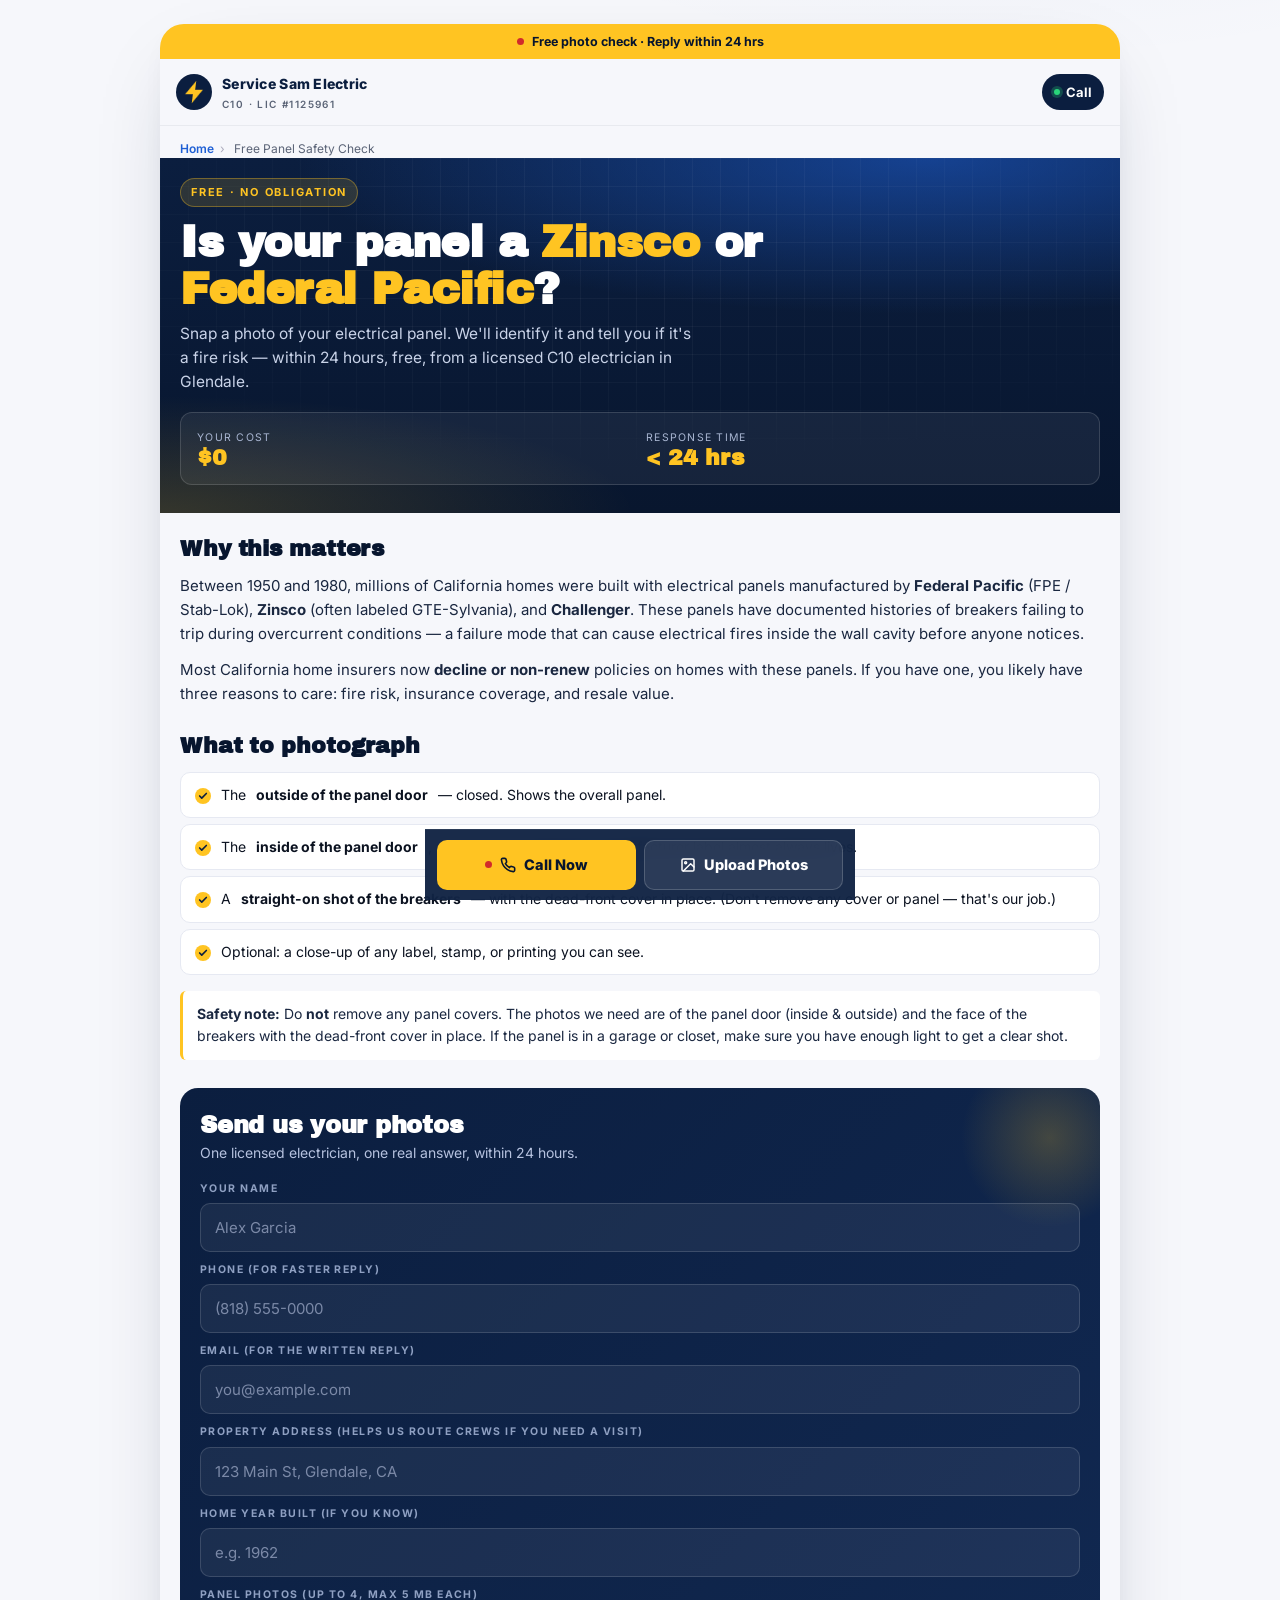
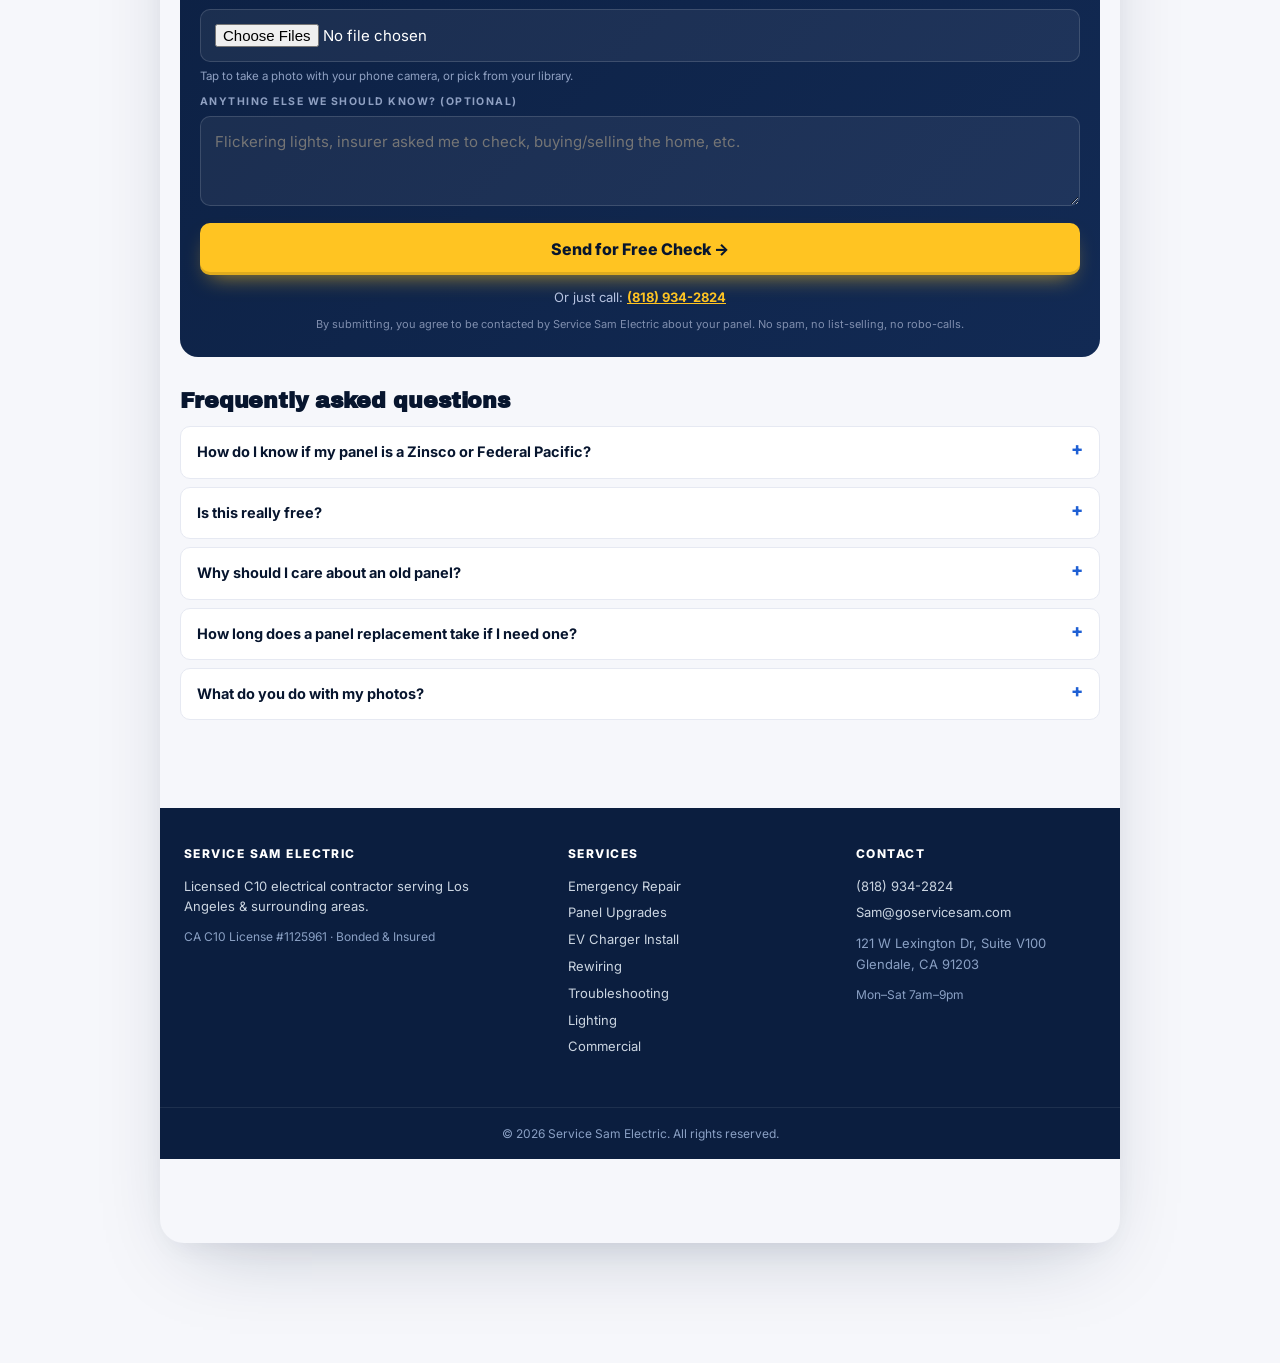
==== safety-check.html @ 1e731806 "Add files via upload" ====
<!DOCTYPE html>
<html lang="en">
<head>
<meta charset="utf-8">
<meta name="viewport" content="width=device-width, initial-scale=1, viewport-fit=cover">
<title>Free Panel Safety Check — Zinsco &amp; Federal Pacific Identification | Service Sam Electric</title>
<meta name="description" content="Upload a photo of your electrical panel. We'll identify Zinsco, Federal Pacific, or Challenger panels and reply within 24 hours — free. Licensed C10 in Los Angeles.">
<meta name="theme-color" content="#0B1E3F">
<link rel="canonical" href="https://goservicesam.com/safety-check">

<meta property="og:title" content="Free Panel Safety Check — Zinsco &amp; FPE Identification">
<meta property="og:description" content="Is your electrical panel a fire risk? Upload a photo, we'll tell you within 24 hours. Free. Licensed C10 in Los Angeles.">
<meta property="og:type" content="website">
<meta property="og:url" content="https://goservicesam.com/safety-check">
<meta property="og:image" content="https://goservicesam.com/assets/og-image.png">
<meta property="og:site_name" content="Service Sam Electric">
<meta name="twitter:card" content="summary_large_image">
<meta name="twitter:title" content="Free Panel Safety Check">
<meta name="twitter:description" content="Upload a photo of your electrical panel. Free Zinsco/FPE identification within 24 hours.">
<meta name="twitter:image" content="https://goservicesam.com/assets/og-image.png">

<link rel="icon" type="image/svg+xml" href="/assets/favicon.svg">
<link rel="apple-touch-icon" href="/assets/apple-touch-icon.png">

<link rel="preconnect" href="https://fonts.googleapis.com">
<link rel="preconnect" href="https://fonts.gstatic.com" crossorigin>
<link rel="stylesheet" href="https://fonts.googleapis.com/css2?family=Archivo+Black&family=Inter:wght@400;500;600;700;800;900&display=swap">
<link rel="stylesheet" href="/assets/site.css">

<!-- Service schema for the Safety Check offering -->
<script type="application/ld+json">
{
  "@context":"https://schema.org",
  "@type":"Service",
  "serviceType":"Electrical Panel Safety Inspection",
  "name":"Free Panel Safety Check — Photo Identification",
  "description":"Free photo-based identification of Zinsco, Federal Pacific (FPE), and Challenger electrical panels. Response within 24 hours by a licensed C10 contractor.",
  "provider":{"@id":"https://goservicesam.com/#business"},
  "areaServed":[
    {"@type":"City","name":"Los Angeles"},
    {"@type":"City","name":"Glendale"},
    {"@type":"City","name":"Burbank"},
    {"@type":"City","name":"Pasadena"},
    {"@type":"City","name":"North Hollywood"},
    {"@type":"City","name":"Van Nuys"},
    {"@type":"City","name":"Studio City"},
    {"@type":"City","name":"Sherman Oaks"}
  ],
  "url":"https://goservicesam.com/safety-check",
  "offers":{
    "@type":"Offer",
    "price":"0",
    "priceCurrency":"USD",
    "availability":"https://schema.org/InStock"
  }
}
</script>

<script type="application/ld+json">
{
  "@context":"https://schema.org",
  "@type":"BreadcrumbList",
  "itemListElement":[
    {"@type":"ListItem","position":1,"name":"Home","item":"https://goservicesam.com/"},
    {"@type":"ListItem","position":2,"name":"Free Panel Safety Check","item":"https://goservicesam.com/safety-check"}
  ]
}
</script>

<script type="application/ld+json">
{
  "@context":"https://schema.org",
  "@type":"FAQPage",
  "mainEntity":[
    {"@type":"Question","name":"How do I know if my panel is a Zinsco or Federal Pacific?",
     "acceptedAnswer":{"@type":"Answer","text":"The manufacturer name is almost always printed on the inside of the panel door, on a label near the main breaker, or stamped on the metal near the top of the panel. Zinsco panels often say 'Zinsco' or 'GTE-Sylvania' with colorful breaker handles (red, yellow, blue). Federal Pacific panels are labeled 'FPE' or 'Stab-Lok' and have thin plastic breakers. If you're not sure, send us a photo — we'll tell you within 24 hours."}},
    {"@type":"Question","name":"Is this really free?",
     "acceptedAnswer":{"@type":"Answer","text":"Yes. Sending a photo and getting an identification from our licensed electrician costs nothing. If we find that you have a panel we'd recommend replacing, we'll send you a no-obligation quote. You're not on the hook for anything."}},
    {"@type":"Question","name":"Why should I care about an old panel?",
     "acceptedAnswer":{"@type":"Answer","text":"Federal Pacific and Zinsco panels were manufactured between roughly 1950 and 1980. Both have documented histories of breakers failing to trip during overcurrent conditions, which can cause electrical fires. Most California home insurers now decline to write or renew policies on homes with these panels. Replacing a known-defective panel reduces fire risk and keeps your insurance policy intact."}},
    {"@type":"Question","name":"How long does a panel replacement take?",
     "acceptedAnswer":{"@type":"Answer","text":"A typical 100A → 200A residential panel swap is completed in one business day. The power is off for about 4–6 hours during the swap. Permit pulling and city inspection are included."}}
  ]
}
</script>
</head>
<body>
<div class="phone">

  <div class="alert">
    <span class="live"></span>
    <span>Free photo check · Reply within 24 hrs</span>
  </div>

  <header class="topbar">
    <a href="/" class="brand" aria-label="Service Sam Electric home">
      <img src="/assets/apple-touch-icon.png" alt="" width="36" height="36">
      <div>
        <span>Service Sam Electric</span>
        <small>C10 · LIC #1125961</small>
      </div>
    </a>
    <a href="tel:+18189342824" class="call" aria-label="Call Service Sam Electric">
      <span class="dot"></span>
      Call
    </a>
  </header>

  <nav class="crumbs" aria-label="Breadcrumb">
    <a href="/">Home</a><span>›</span>
    Free Panel Safety Check
  </nav>

  <section class="svc-hero">
    <span class="eyebrow">Free · No Obligation</span>
    <h1>Is your panel a <span style="color:var(--yellow)">Zinsco</span> or <span style="color:var(--yellow)">Federal&nbsp;Pacific</span>?</h1>
    <p class="lede">Snap a photo of your electrical panel. We'll identify it and tell you if it's a fire risk — within 24 hours, free, from a licensed C10 electrician in Glendale.</p>
    <div class="priceband">
      <div><small>Your cost</small><b>$0</b></div>
      <div><small>Response time</small><b>&lt; 24 hrs</b></div>
    </div>
  </section>

  <section class="svc-body">
    <h2>Why this matters</h2>
    <p>Between 1950 and 1980, millions of California homes were built with electrical panels manufactured by <b>Federal Pacific</b> (FPE / Stab-Lok), <b>Zinsco</b> (often labeled GTE-Sylvania), and <b>Challenger</b>. These panels have documented histories of breakers failing to trip during overcurrent conditions — a failure mode that can cause electrical fires inside the wall cavity before anyone notices.</p>
    <p>Most California home insurers now <b>decline or non-renew</b> policies on homes with these panels. If you have one, you likely have three reasons to care: fire risk, insurance coverage, and resale value.</p>

    <h2>What to photograph</h2>
    <ul class="checks">
      <li>The <b>outside of the panel door</b> — closed. Shows the overall panel.</li>
      <li>The <b>inside of the panel door</b>, open — this is where the manufacturer label almost always lives.</li>
      <li>A <b>straight-on shot of the breakers</b> — with the dead-front cover in place. (Don't remove any cover or panel — that's our job.)</li>
      <li>Optional: a close-up of any label, stamp, or printing you can see.</li>
    </ul>
    <p style="background:#fff;border-left:3px solid var(--yellow);padding:12px 14px;border-radius:6px;font-size:14px;margin:14px 0 20px">
      <b>Safety note:</b> Do <b>not</b> remove any panel covers. The photos we need are of the panel door (inside &amp; outside) and the face of the breakers with the dead-front cover in place. If the panel is in a garage or closet, make sure you have enough light to get a clear shot.
    </p>

    <!-- ================== UPLOAD FORM ================== -->
    <div class="cta-block" id="form-wrap">
      <h2>Send us your photos</h2>
      <p>One licensed electrician, one real answer, within 24 hours.</p>

      <form id="safetyForm" enctype="multipart/form-data" onsubmit="return submitSafetyCheck(event)">
        <!-- Web3Forms config -->
        <input type="hidden" name="access_key" value="11ac3944-7c91-4632-9b00-2c6071c85345">
        <input type="hidden" name="subject" value="New Safety Check submission from goservicesam.com">
        <input type="hidden" name="from_name" value="Service Sam · Safety Check">
        <input type="hidden" name="redirect" value="false">
        <input type="hidden" name="source" value="safety-check">
        <!-- honeypot -->
        <input type="checkbox" name="botcheck" style="display:none" tabindex="-1" autocomplete="off">

        <div class="field">
          <label for="sf-name">Your name</label>
          <input id="sf-name" type="text" name="name" placeholder="Alex Garcia" required>
        </div>

        <div class="field">
          <label for="sf-phone">Phone (for faster reply)</label>
          <input id="sf-phone" type="tel" name="phone" placeholder="(818) 555-0000" required>
        </div>

        <div class="field">
          <label for="sf-email">Email (for the written reply)</label>
          <input id="sf-email" type="email" name="email" placeholder="you@example.com" required>
        </div>

        <div class="field">
          <label for="sf-address">Property address (helps us route crews if you need a visit)</label>
          <input id="sf-address" type="text" name="property_address" placeholder="123 Main St, Glendale, CA">
        </div>

        <div class="field">
          <label for="sf-year">Home year built (if you know)</label>
          <input id="sf-year" type="text" name="year_built" placeholder="e.g. 1962" inputmode="numeric">
        </div>

        <div class="field">
          <label for="sf-photos">Panel photos (up to 4, max 5 MB each)</label>
          <input id="sf-photos" type="file" name="panel_photos[]" accept="image/*" multiple capture="environment" required>
          <small id="sf-filehint" style="display:block;margin-top:6px;color:#8fa0c2;font-size:11.5px;line-height:1.4">
            Tap to take a photo with your phone camera, or pick from your library.
          </small>
        </div>

        <div class="field">
          <label for="sf-notes">Anything else we should know? (optional)</label>
          <textarea id="sf-notes" name="notes" placeholder="Flickering lights, insurer asked me to check, buying/selling the home, etc."></textarea>
        </div>

        <button class="btn-submit" type="submit">Send for Free Check →</button>

        <div class="fallback-call" style="text-align:center;margin-top:12px;font-size:13px;color:#b6c2df">
          Or just call: <a href="tel:+18189342824" style="color:var(--yellow);font-weight:700">(818) 934-2824</a>
        </div>
        <div class="agree">By submitting, you agree to be contacted by Service Sam Electric about your panel. No spam, no list-selling, no robo-calls.</div>
      </form>

      <!-- success state -->
      <div id="safetySuccess" style="display:none;text-align:center;padding:24px 8px">
        <div style="width:56px;height:56px;border-radius:50%;background:var(--yellow);color:var(--navy-ink);display:flex;align-items:center;justify-content:center;margin:0 auto 14px">
          <svg viewBox="0 0 24 24" width="28" height="28" fill="none" stroke="currentColor" stroke-width="3" stroke-linecap="round" stroke-linejoin="round"><polyline points="20 6 9 17 4 12"/></svg>
        </div>
        <h3 style="font-family:'Archivo Black';color:#fff;margin:0 0 8px">Got your photos.</h3>
        <p style="color:#b6c2df;margin:0">We'll reply by email within 24 hours. If it looks like an FPE, Zinsco, or Challenger, Sam will call you directly.</p>
      </div>
    </div>

    <h2 style="margin-top:32px">Frequently asked questions</h2>
    <div class="faq">
      <details>
        <summary>How do I know if my panel is a Zinsco or Federal Pacific?</summary>
        <div>The manufacturer name is almost always printed on the inside of the panel door, on a label near the main breaker, or stamped on the metal near the top. Zinsco panels often say "Zinsco" or "GTE-Sylvania" with colorful breaker handles (red, yellow, blue). Federal Pacific panels are labeled "FPE" or "Stab-Lok" and have thin plastic breakers. If you're not sure, send us a photo — we'll tell you within 24 hours.</div>
      </details>
      <details>
        <summary>Is this really free?</summary>
        <div>Yes. Sending a photo and getting an identification from our licensed electrician costs nothing. If we find that you have a panel we'd recommend replacing, we'll send you a no-obligation quote. You're not on the hook for anything.</div>
      </details>
      <details>
        <summary>Why should I care about an old panel?</summary>
        <div>Federal Pacific and Zinsco panels were manufactured between roughly 1950 and 1980. Both have documented histories of breakers failing to trip during overcurrent conditions, which can cause electrical fires. Most California home insurers now decline to write or renew policies on homes with these panels. Replacing a known-defective panel reduces fire risk and keeps your insurance policy intact.</div>
      </details>
      <details>
        <summary>How long does a panel replacement take if I need one?</summary>
        <div>A typical 100A → 200A residential panel swap is completed in one business day. The power is off for about 4–6 hours during the swap. Permit pulling and city inspection are included. Starting from $1,850.</div>
      </details>
      <details>
        <summary>What do you do with my photos?</summary>
        <div>They come straight to Sam's email inbox. We use them only to identify your panel and prepare a reply. We don't share them, sell them, or post them anywhere. If you'd like them deleted after our reply, just ask.</div>
      </details>
    </div>
  </section>

  <footer class="site-footer">
    <div class="footer-inner">
      <div class="footer-grid">
        <div class="footer-col">
          <h4>Service Sam Electric</h4>
          <p style="margin:0 0 10px">Licensed C10 electrical contractor serving Los Angeles &amp; surrounding areas.</p>
          <p style="margin:0;color:#8aa0c4;font-size:12px">CA C10 License #1125961 · Bonded &amp; Insured</p>
        </div>
        <div class="footer-col">
          <h4>Services</h4>
          <a href="/services/emergency-electrical">Emergency Repair</a>
          <a href="/services/panel-upgrade">Panel Upgrades</a>
          <a href="/services/ev-charger-installation">EV Charger Install</a>
          <a href="/services/whole-home-rewiring">Rewiring</a>
          <a href="/services/troubleshooting">Troubleshooting</a>
          <a href="/services/lighting-installation">Lighting</a>
          <a href="/services/commercial-electrical">Commercial</a>
        </div>
        <div class="footer-col">
          <h4>Contact</h4>
          <a href="tel:+18189342824">(818) 934-2824</a>
          <a href="mailto:Sam@goservicesam.com">Sam@goservicesam.com</a>
          <p style="margin:10px 0 0;color:#8aa0c4">121 W Lexington Dr, Suite V100<br>Glendale, CA 91203</p>
          <p style="margin:10px 0 0;color:#8aa0c4;font-size:12px">Mon–Sat 7am–9pm</p>
        </div>
      </div>
    </div>
    <div class="footer-legal">
      © <span id="y"></span> Service Sam Electric. All rights reserved.
    </div>
  </footer>

  <div class="sticky-cta">
    <a class="call-big" href="tel:+18189342824">
      <span class="pulse"></span>
      <svg viewBox="0 0 24 24" fill="none" stroke="currentColor" stroke-width="2.4" stroke-linecap="round" stroke-linejoin="round"><path d="M22 16.92v3a2 2 0 0 1-2.18 2 19.79 19.79 0 0 1-8.63-3.07 19.5 19.5 0 0 1-6-6 19.79 19.79 0 0 1-3.07-8.67A2 2 0 0 1 4.11 2h3a2 2 0 0 1 2 1.72 12.84 12.84 0 0 0 .7 2.81 2 2 0 0 1-.45 2.11L8.09 9.91a16 16 0 0 0 6 6l1.27-1.27a2 2 0 0 1 2.11-.45 12.84 12.84 0 0 0 2.81.7A2 2 0 0 1 22 16.92z"/></svg>
      Call Now
    </a>
    <a class="quote" href="#form-wrap" aria-label="Upload panel photos">
      <svg viewBox="0 0 24 24" fill="none" stroke="currentColor" stroke-width="2.2" stroke-linecap="round" stroke-linejoin="round"><rect x="3" y="3" width="18" height="18" rx="2" ry="2"/><circle cx="8.5" cy="8.5" r="1.5"/><polyline points="21 15 16 10 5 21"/></svg>
      Upload Photos
    </a>
  </div>

</div>

<script>
document.getElementById('y').textContent = new Date().getFullYear();

// Client-side file-size validation + helpful hint updates
(function(){
  var MAX_BYTES = 5 * 1024 * 1024; // 5MB per Web3Forms attachment limit
  var MAX_FILES = 4;
  var input = document.getElementById('sf-photos');
  var hint = document.getElementById('sf-filehint');
  if (!input) return;
  input.addEventListener('change', function(){
    var files = Array.from(input.files || []);
    if (!files.length) {
      hint.textContent = 'Tap to take a photo with your phone camera, or pick from your library.';
      hint.style.color = '#8fa0c2';
      return;
    }
    if (files.length > MAX_FILES) {
      hint.textContent = 'Please select at most ' + MAX_FILES + ' photos.';
      hint.style.color = '#ff9696';
      input.value = '';
      return;
    }
    var tooBig = files.filter(function(f){ return f.size > MAX_BYTES; });
    if (tooBig.length) {
      hint.textContent = 'One or more photos are larger than 5 MB. Please take a smaller photo or reduce quality.';
      hint.style.color = '#ff9696';
      return;
    }
    var totalKb = Math.round(files.reduce(function(a,f){return a+f.size;},0) / 1024);
    hint.textContent = files.length + ' photo(s) ready · ' + totalKb + ' KB total';
    hint.style.color = '#a9ffb7';
  });
})();

async function submitSafetyCheck(e) {
  e.preventDefault();
  var form = e.target;
  var btn = form.querySelector('.btn-submit');
  var originalText = btn.textContent;
  btn.disabled = true;
  btn.textContent = 'Sending…';

  try {
    var formData = new FormData(form);
    // Web3Forms accepts multipart/form-data directly at this endpoint.
    var res = await fetch('https://api.web3forms.com/submit', {
      method: 'POST',
      body: formData
    });
    var data = await res.json();
    if (data.success) {
      form.style.display = 'none';
      document.getElementById('safetySuccess').style.display = 'block';
      // Light telemetry — safe no-op if dataLayer / gtag absent
      if (typeof window.dataLayer !== 'undefined') {
        window.dataLayer.push({event: 'safety_check_submit'});
      }
    } else {
      throw new Error(data.message || 'Submission failed');
    }
  } catch (err) {
    btn.textContent = 'Something went wrong — please call (818) 934-2824';
    btn.style.background = '#e11d48';
    btn.style.color = '#fff';
    btn.disabled = false;
    setTimeout(function(){
      btn.textContent = originalText;
      btn.style.background = '';
      btn.style.color = '';
    }, 6000);
  }
  return false;
}
</script>
</body>
</html>
---- assets/site.css ----
/* =========================================================================
   Service Sam Electric — shared stylesheet for sub-pages
   Loaded by: /services/*.html, /safety-check.html
   Homepage (index.html) uses its own inline styles and does not load this.
   ========================================================================= */

:root{
  --navy:#0B1E3F; --navy-2:#122a54; --navy-ink:#07152e;
  --blue:#1E5FD4; --blue-2:#2f74ef;
  --yellow:#FFC422; --yellow-2:#ffb300;
  --bg:#F6F7FB; --card:#ffffff; --ink:#0b1220;
  --muted:#5b6477; --line:#e6e9f2;
  --shadow: 0 10px 30px -12px rgba(11,30,63,.18);
  --radius: 14px;
}
*{box-sizing:border-box}
html,body{margin:0;padding:0}
html{scroll-behavior:smooth}
body{
  font-family:'Inter',system-ui,-apple-system,sans-serif;
  color:var(--ink); background:var(--bg);
  -webkit-font-smoothing:antialiased;
  line-height:1.55; font-size:16px;
  padding-bottom:80px;
}
@media (min-width:768px){
  body{
    background:
      radial-gradient(1200px 600px at 80% -10%, rgba(30,95,212,.06), transparent 60%),
      radial-gradient(900px 500px at -10% 110%, rgba(255,196,34,.05), transparent 60%),
      var(--bg);
  }
}

.phone{
  max-width:430px; margin:0 auto; background:var(--bg);
  min-height:100vh; padding-bottom:84px;
  position:relative; overflow:hidden;
}
@media (min-width:768px){
  .phone{
    max-width:720px;
    box-shadow: 0 30px 80px -30px rgba(11,30,63,.25), 0 10px 30px -12px rgba(11,30,63,.08);
    border-radius:24px;
    overflow:hidden;
    margin:24px auto 40px;
    min-height:auto;
  }
}
@media (min-width:1100px){ .phone{max-width:960px} }

/* ============ TOP NAV ============ */
.alert{
  display:flex;align-items:center;gap:8px;
  background:var(--yellow);color:var(--navy-ink);
  padding:8px 16px;font-size:12.5px;font-weight:700;
  justify-content:center;
}
.alert .live{
  display:inline-block;width:7px;height:7px;border-radius:50%;background:#d12b2b;
  animation:blink 1.2s infinite;
}
@keyframes blink{50%{opacity:.3}}

.topbar{
  position:sticky;top:0;z-index:40;
  display:flex;align-items:center;justify-content:space-between;
  padding:12px 16px;
  background:rgba(246,247,251,.86);
  backdrop-filter: blur(10px);-webkit-backdrop-filter: blur(10px);
  border-bottom:1px solid rgba(11,30,63,.06);
}
.brand{display:flex;align-items:center;gap:10px;font-weight:800;color:var(--navy);text-decoration:none}
.brand img{width:36px;height:36px;display:block;border-radius:50%}
.brand span{font-size:14px;letter-spacing:.02em}
.brand small{display:block;font-size:10px;font-weight:600;color:var(--muted);letter-spacing:.14em;text-transform:uppercase;margin-top:1px}
.topbar .call{
  display:inline-flex;align-items:center;gap:6px;
  background:var(--navy);color:#fff;
  padding:8px 12px;border-radius:999px;
  font-weight:700;font-size:13px;text-decoration:none;
}
.topbar .call .dot{width:6px;height:6px;border-radius:50%;background:#29d57a;box-shadow:0 0 0 3px rgba(41,213,122,.25)}

/* ============ BREADCRUMBS ============ */
.crumbs{
  padding:14px 20px 0;
  font-size:12px;color:var(--muted);
}
.crumbs a{color:var(--blue);text-decoration:none;font-weight:600}
.crumbs a:hover{text-decoration:underline}
.crumbs span{margin:0 6px;color:#aab}

/* ============ SERVICE PAGE LAYOUT ============ */
.svc-hero{
  padding:20px 20px 28px;
  color:#fff;
  background:
    radial-gradient(120% 80% at 80% 0%, rgba(30,95,212,.55) 0%, transparent 55%),
    radial-gradient(90% 60% at 0% 100%, rgba(255,196,34,.18) 0%, transparent 55%),
    linear-gradient(180deg,#0B1E3F 0%, #08162e 100%);
  position:relative; overflow:hidden;
}
.svc-hero::before{
  content:"";position:absolute;inset:0;
  background-image:
    linear-gradient(rgba(255,255,255,.04) 1px, transparent 1px),
    linear-gradient(90deg, rgba(255,255,255,.04) 1px, transparent 1px);
  background-size:28px 28px;
  mask-image: radial-gradient(80% 70% at 50% 30%, #000 40%, transparent 85%);
  pointer-events:none;
}
.svc-hero > *{position:relative}
.svc-hero .eyebrow{
  display:inline-block;font-size:11px;letter-spacing:.16em;
  text-transform:uppercase;font-weight:700;color:var(--yellow);
  background:rgba(255,196,34,.14);border:1px solid rgba(255,196,34,.35);
  padding:5px 10px;border-radius:999px;margin-bottom:12px;
}
.svc-hero h1{
  font-family:'Archivo Black',Impact,sans-serif;
  font-size:34px;line-height:1.05;letter-spacing:-.01em;
  margin:0 0 10px;color:#fff;
}
@media (min-width:768px){ .svc-hero h1{font-size:44px} }
.svc-hero .lede{color:#c9d3e8;font-size:15.5px;margin:0 0 18px;max-width:52ch}

.priceband{
  display:flex;justify-content:space-between;align-items:center;gap:12px;
  background:rgba(255,255,255,.06);border:1px solid rgba(255,255,255,.14);
  padding:14px 16px;border-radius:12px;margin:16px 0 0;
}
.priceband > div{flex:1}
.priceband b{font-family:'Archivo Black';font-size:22px;color:var(--yellow);display:block;line-height:1.1}
.priceband small{display:block;font-size:10.5px;color:#a9b6d2;letter-spacing:.12em;text-transform:uppercase;margin-top:3px}

/* ============ CONTENT ============ */
.svc-body{padding:24px 20px 40px;background:var(--bg)}
.svc-body h2{
  font-family:'Archivo Black';font-size:22px;color:var(--navy-ink);
  margin:28px 0 12px;letter-spacing:-.005em;line-height:1.15;
}
.svc-body h2:first-child{margin-top:0}
.svc-body h3{
  font-family:'Archivo Black';font-size:18px;color:var(--navy-ink);
  margin:22px 0 10px;letter-spacing:-.005em;
}
.svc-body p{margin:0 0 12px;color:#1a2740;font-size:15px;line-height:1.6}
.svc-body .sec-lede{color:var(--muted);font-size:14.5px;margin-bottom:16px}

ul.checks{list-style:none;padding:0;margin:0 0 16px}
ul.checks li{
  display:flex;gap:10px;align-items:flex-start;
  padding:12px 14px;background:#fff;border:1px solid var(--line);
  border-radius:10px;margin-bottom:6px;font-size:14px;line-height:1.45;
}
ul.checks li::before{
  content:"";flex:0 0 16px;width:16px;height:16px;border-radius:50%;
  background:var(--yellow);
  background-image:url("data:image/svg+xml;utf8,<svg xmlns='http://www.w3.org/2000/svg' width='10' height='10' viewBox='0 0 24 24' fill='none' stroke='%230B1E3F' stroke-width='4' stroke-linecap='round' stroke-linejoin='round'><polyline points='20 6 9 17 4 12'/></svg>");
  background-size:10px 10px;background-repeat:no-repeat;background-position:center;
  margin-top:3px;
}

/* ============ FAQ ============ */
.faq{margin-top:10px}
.faq details{
  background:#fff;border:1px solid var(--line);
  border-radius:10px;margin-bottom:8px;
  padding:0;
}
.faq summary{
  padding:14px 16px;font-weight:700;font-size:14.5px;
  cursor:pointer;list-style:none;color:var(--navy-ink);
  display:flex;align-items:flex-start;justify-content:space-between;gap:12px;
}
.faq summary::-webkit-details-marker{display:none}
.faq summary::after{
  content:"+";color:var(--blue);font-weight:800;font-size:18px;line-height:1;
  flex-shrink:0;margin-top:-1px;
}
.faq details[open] summary::after{content:"–"}
.faq details > div{padding:0 16px 14px;font-size:14px;line-height:1.55;color:#1a2740}

/* ============ CTA BLOCK ============ */
.cta-block{
  background:linear-gradient(135deg,#0B1E3F,#122a54);
  color:#fff;border-radius:18px;padding:24px 20px;position:relative;overflow:hidden;
  margin-top:28px;
}
.cta-block::before{
  content:"";position:absolute;right:-40px;top:-40px;
  width:180px;height:180px;border-radius:50%;
  background:radial-gradient(circle,rgba(255,196,34,.22),transparent 70%);
}
.cta-block h2{font-family:'Archivo Black';color:#fff;font-size:24px;margin:0 0 4px;line-height:1.1;letter-spacing:-.01em}
.cta-block p{color:#b6c2df;font-size:14px;margin:0 0 16px}

.cta-three{display:flex;flex-direction:column;gap:10px;margin:4px 0;position:relative}
@media (min-width:768px){ .cta-three{flex-direction:row;gap:10px} .cta-three .btn{flex:1 1 0} }
.btn{
  display:inline-flex;align-items:center;justify-content:center;gap:8px;
  padding:15px 16px;border-radius:12px;
  font-weight:800;letter-spacing:.01em;font-size:15px;
  text-decoration:none;border:0;cursor:pointer;font-family:inherit;
  transition:transform .15s ease, box-shadow .15s ease;
}
.btn svg{width:18px;height:18px;flex:0 0 18px}
.btn:active{transform:translateY(1px)}
.btn-primary{
  background:var(--yellow);color:var(--navy-ink);
  box-shadow:0 10px 22px -10px rgba(255,196,34,.7), inset 0 -3px 0 rgba(0,0,0,.12);
}
.btn-outline{background:#fff;color:var(--navy-ink);border:1.5px solid #d6dae5}
.cta-three.on-dark .btn-outline{
  background:rgba(255,255,255,.06);color:#fff;
  border:1.5px solid rgba(255,255,255,.22);
}

/* ============ STICKY BOTTOM CTA ============ */
.sticky-cta{
  position:fixed;bottom:0;left:0;right:0;z-index:50;
  max-width:430px;margin:0 auto;
  padding:10px 12px calc(10px + env(safe-area-inset-bottom));
  background:rgba(11,30,63,.94);
  backdrop-filter:blur(14px); -webkit-backdrop-filter:blur(14px);
  border-top:1px solid rgba(255,255,255,.08);
  display:grid;grid-template-columns:1fr 1fr;gap:8px;
}
.sticky-cta a{
  display:flex;align-items:center;justify-content:center;gap:8px;
  padding:13px 10px;border-radius:10px;font-weight:800;font-size:14.5px;
  text-decoration:none;
}
.sticky-cta .call-big{background:var(--yellow);color:var(--navy-ink)}
.sticky-cta .quote{
  background:rgba(255,255,255,.08);color:#fff;
  border:1.5px solid rgba(255,255,255,.18);
}
.sticky-cta svg{width:16px;height:16px}
.sticky-cta .pulse{
  width:7px;height:7px;border-radius:50%;background:#d12b2b;
  box-shadow:0 0 0 0 rgba(209,43,43,.6);
  animation:pulse 1.8s infinite;
}
@keyframes pulse{
  0%{box-shadow:0 0 0 0 rgba(209,43,43,.6)}
  70%{box-shadow:0 0 0 9px rgba(209,43,43,0)}
  100%{box-shadow:0 0 0 0 rgba(209,43,43,0)}
}

/* ============ FOOTER ============ */
.site-footer{background:#0B1E3F;color:#cbd5e1;font-size:13px;line-height:1.6;margin-top:40px}
.footer-inner{padding:36px 24px 24px;max-width:1100px;margin:0 auto}
.footer-grid{display:grid;grid-template-columns:1fr;gap:28px 48px}
@media (min-width:640px){.footer-grid{grid-template-columns:1.4fr 1fr 1fr}}
.footer-col h4{
  color:#fff;font-weight:800;font-size:12px;
  letter-spacing:.12em;text-transform:uppercase;margin:0 0 12px;
}
.footer-col a{color:#cbd5e1;text-decoration:none;display:block;margin-bottom:6px}
.footer-col a:hover{color:var(--yellow)}
.footer-legal{
  border-top:1px solid rgba(255,255,255,.08);
  padding:16px 24px;font-size:12px;color:#8aa0c4;text-align:center;
  max-width:1100px;margin:20px auto 0;
}

/* ============ FORM FIELDS (shared, used by safety-check & quote modal) ============ */
.field{display:block;margin-bottom:10px;position:relative}
.field label{
  font-size:10.5px;letter-spacing:.14em;text-transform:uppercase;
  color:#8fa0c2;font-weight:700;display:block;margin-bottom:6px;
}
.field.on-light label{color:var(--muted)}
.field input,.field select,.field textarea{
  width:100%;padding:14px 14px;border-radius:10px;
  background:rgba(255,255,255,.06);color:#fff;
  border:1.5px solid rgba(255,255,255,.14);
  font-family:inherit;font-size:15px;
  appearance:none;-webkit-appearance:none;
}
.field.on-light input,.field.on-light select,.field.on-light textarea{
  background:#fff;color:var(--navy-ink);
  border-color:var(--line);
}
.field input::placeholder{color:#7b89a7}
.field.on-light input::placeholder{color:#a7b0c0}
.field input:focus,.field select:focus,.field textarea:focus{outline:none;border-color:var(--yellow)}
.field textarea{min-height:90px;resize:vertical;line-height:1.5}
.btn-submit{
  width:100%;background:var(--yellow);color:var(--navy-ink);
  padding:16px;border-radius:10px;border:0;font-weight:800;font-size:16px;
  font-family:inherit;cursor:pointer;
  box-shadow:0 10px 22px -10px rgba(255,196,34,.7), inset 0 -3px 0 rgba(0,0,0,.12);
}
.btn-submit:disabled{opacity:.7;cursor:not-allowed}
.agree{font-size:11px;color:#7f8eae;text-align:center;margin-top:10px;line-height:1.4}
.agree.on-light{color:var(--muted)}
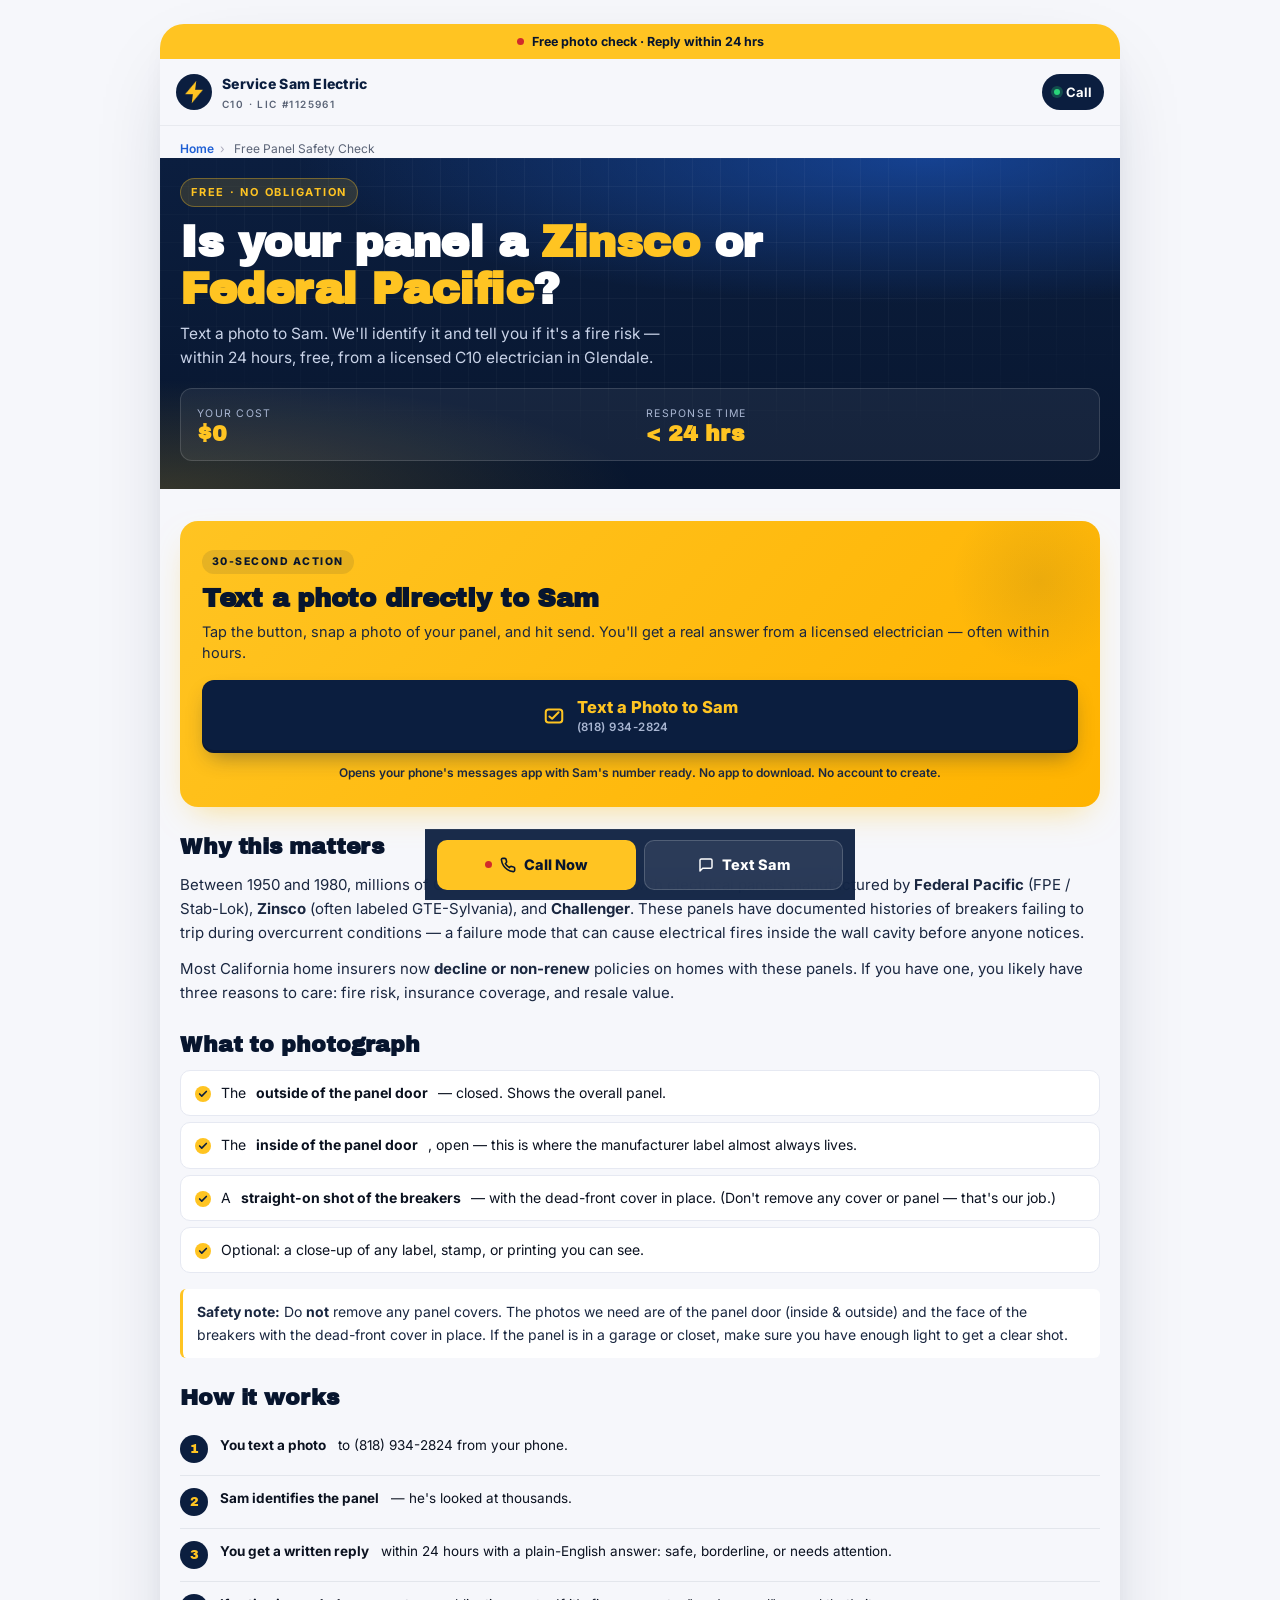
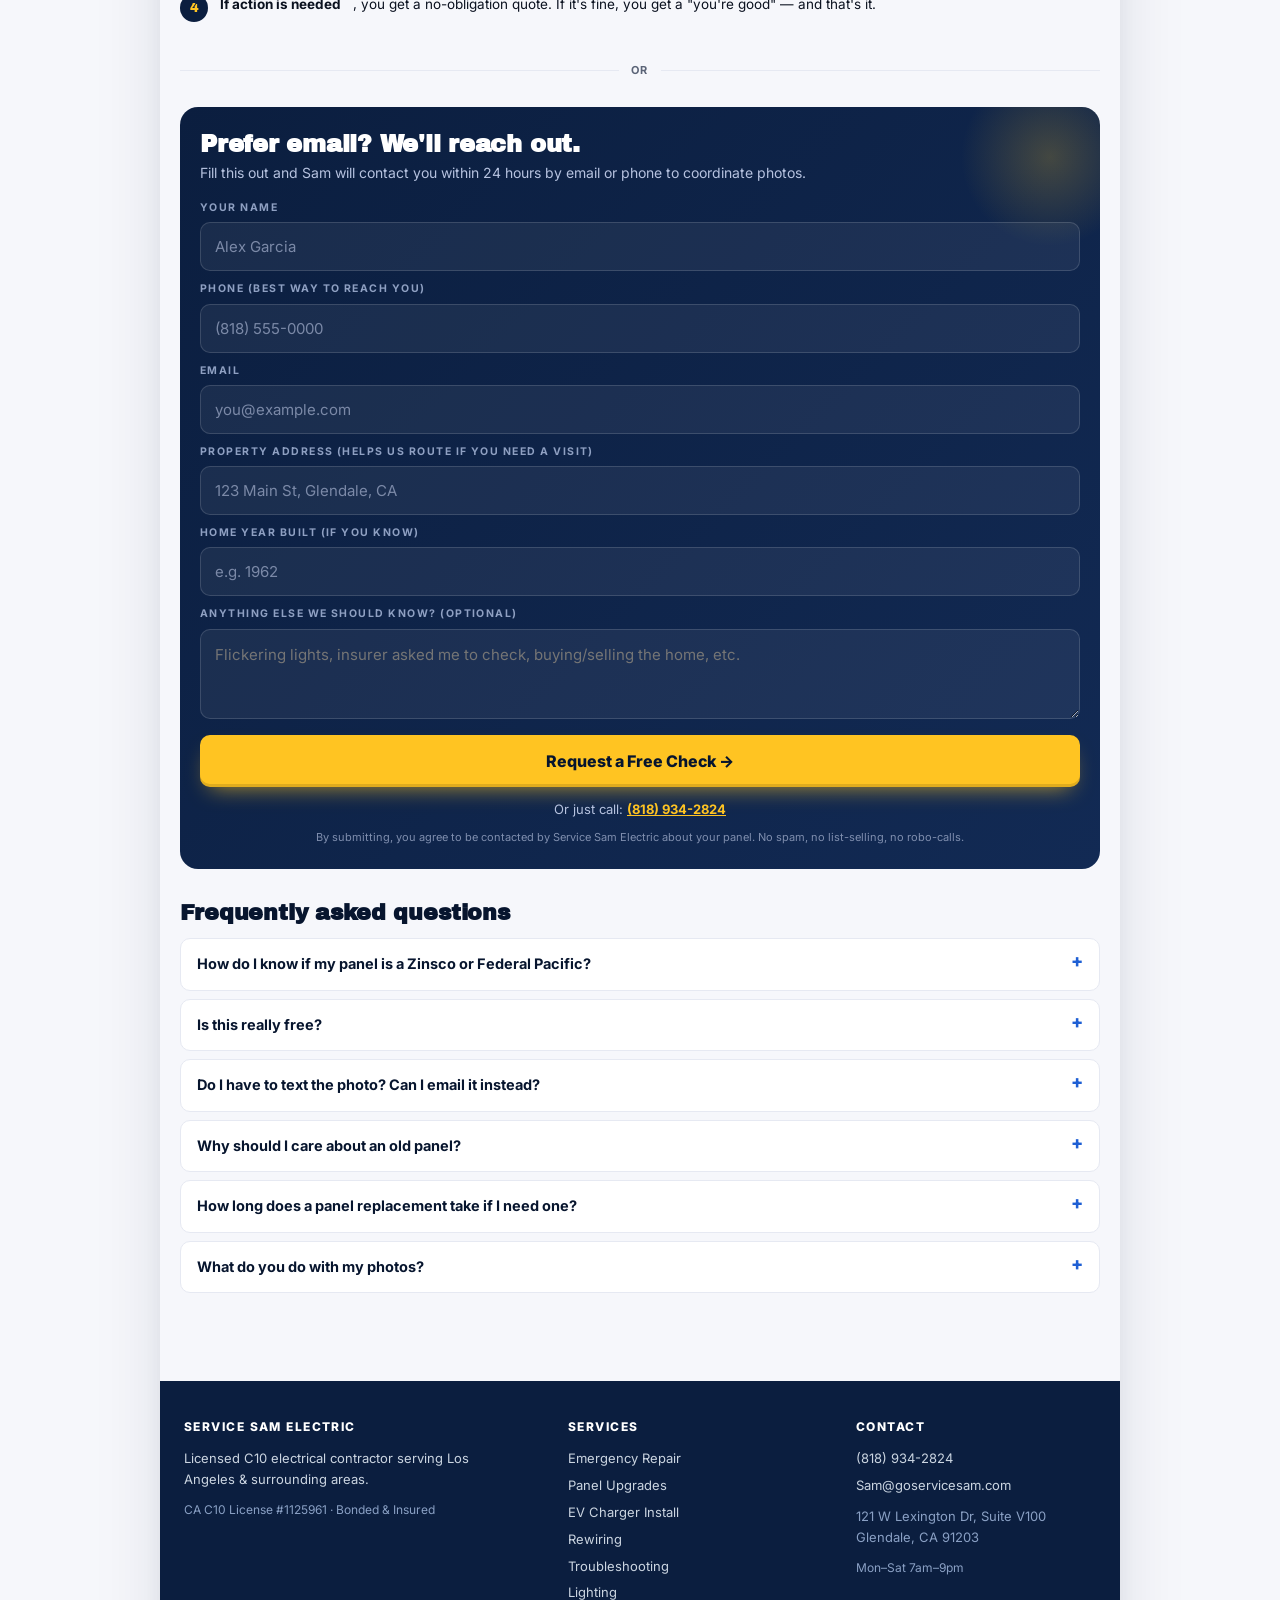
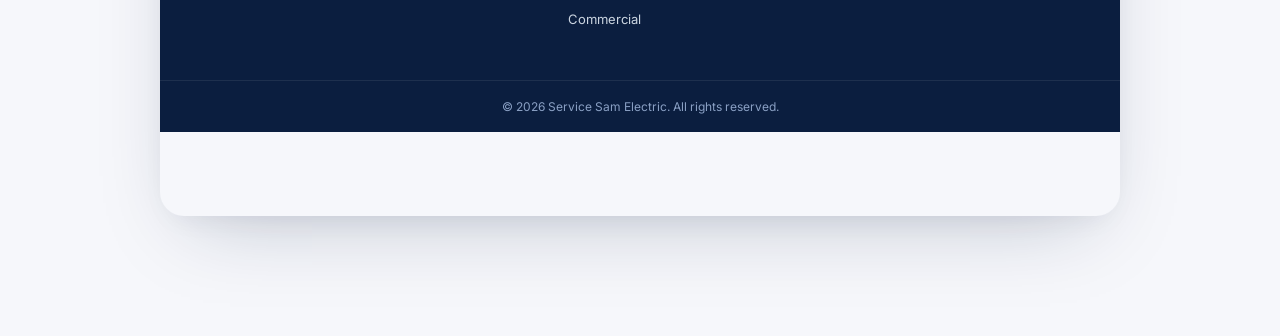
==== commit f2151f7f: "Add files via upload" ====
--- a/safety-check.html
+++ b/safety-check.html
@@ -4,19 +4,19 @@
 <meta charset="utf-8">
 <meta name="viewport" content="width=device-width, initial-scale=1, viewport-fit=cover">
 <title>Free Panel Safety Check — Zinsco &amp; Federal Pacific Identification | Service Sam Electric</title>
-<meta name="description" content="Upload a photo of your electrical panel. We'll identify Zinsco, Federal Pacific, or Challenger panels and reply within 24 hours — free. Licensed C10 in Los Angeles.">
+<meta name="description" content="Text a photo of your electrical panel to Sam. Free Zinsco, Federal Pacific, or Challenger identification within 24 hours. Licensed C10 in Los Angeles.">
 <meta name="theme-color" content="#0B1E3F">
 <link rel="canonical" href="https://goservicesam.com/safety-check">
 
 <meta property="og:title" content="Free Panel Safety Check — Zinsco &amp; FPE Identification">
-<meta property="og:description" content="Is your electrical panel a fire risk? Upload a photo, we'll tell you within 24 hours. Free. Licensed C10 in Los Angeles.">
+<meta property="og:description" content="Is your electrical panel a fire risk? Text a photo to Sam. Free answer within 24 hours. Licensed C10 in Los Angeles.">
 <meta property="og:type" content="website">
 <meta property="og:url" content="https://goservicesam.com/safety-check">
 <meta property="og:image" content="https://goservicesam.com/assets/og-image.png">
 <meta property="og:site_name" content="Service Sam Electric">
 <meta name="twitter:card" content="summary_large_image">
 <meta name="twitter:title" content="Free Panel Safety Check">
-<meta name="twitter:description" content="Upload a photo of your electrical panel. Free Zinsco/FPE identification within 24 hours.">
+<meta name="twitter:description" content="Text a photo of your electrical panel. Free Zinsco/FPE identification within 24 hours.">
 <meta name="twitter:image" content="https://goservicesam.com/assets/og-image.png">
 
 <link rel="icon" type="image/svg+xml" href="/assets/favicon.svg">
@@ -26,6 +26,78 @@
 <link rel="preconnect" href="https://fonts.gstatic.com" crossorigin>
 <link rel="stylesheet" href="https://fonts.googleapis.com/css2?family=Archivo+Black&family=Inter:wght@400;500;600;700;800;900&display=swap">
 <link rel="stylesheet" href="/assets/site.css">
+
+<style>
+  /* Page-specific styles for the text-to-Sam primary CTA block */
+  .sms-hero-block{
+    background:linear-gradient(135deg,#FFC422 0%,#ffb300 100%);
+    border-radius:18px;padding:26px 22px;margin:8px 0 22px;
+    box-shadow:0 14px 34px -14px rgba(255,196,34,.55);
+    position:relative;overflow:hidden;
+  }
+  .sms-hero-block::before{
+    content:"";position:absolute;right:-30px;top:-30px;
+    width:180px;height:180px;border-radius:50%;
+    background:radial-gradient(circle,rgba(11,30,63,.08),transparent 70%);
+    pointer-events:none;
+  }
+  .sms-hero-block > *{position:relative}
+  .sms-hero-block .sms-eyebrow{
+    display:inline-block;font-size:10.5px;letter-spacing:.14em;
+    text-transform:uppercase;font-weight:800;color:#07152e;
+    background:rgba(11,30,63,.1);padding:4px 10px;border-radius:999px;
+    margin-bottom:10px;
+  }
+  .sms-hero-block h2{
+    font-family:'Archivo Black';font-size:26px;line-height:1.08;
+    color:#07152e;margin:0 0 8px;letter-spacing:-.01em;
+  }
+  .sms-hero-block p{color:#1a2740;font-size:14.5px;margin:0 0 16px;line-height:1.5}
+  .btn-text-sam{
+    display:flex;align-items:center;justify-content:center;gap:12px;
+    background:#0B1E3F;color:#FFC422;
+    padding:18px 20px;border-radius:12px;
+    font-weight:800;font-size:16.5px;text-decoration:none;line-height:1.2;
+    box-shadow:0 10px 22px -8px rgba(11,30,63,.45), inset 0 -3px 0 rgba(0,0,0,.2);
+    transition:transform .12s ease;
+  }
+  .btn-text-sam:active{transform:translateY(1px)}
+  .btn-text-sam svg{width:22px;height:22px;flex-shrink:0}
+  .btn-text-sam .phone-num{
+    display:block;font-size:11.5px;font-weight:600;color:#a9b6d2;
+    letter-spacing:.04em;margin-top:3px;
+  }
+  .sms-hero-block .micro{
+    display:block;margin-top:12px;text-align:center;font-size:12px;
+    color:#1a2740;font-weight:600;line-height:1.4;
+  }
+
+  /* Numbered how-it-works list */
+  .how-list{list-style:none;padding:0;margin:10px 0 0;counter-reset:hl}
+  .how-list li{
+    counter-increment:hl;
+    display:flex;gap:12px;align-items:flex-start;
+    padding:12px 0;border-bottom:1px solid rgba(11,30,63,.08);font-size:13.5px;line-height:1.5;
+  }
+  .how-list li:last-child{border-bottom:0}
+  .how-list li::before{
+    content:counter(hl);flex:0 0 28px;width:28px;height:28px;border-radius:50%;
+    background:#0B1E3F;color:#FFC422;
+    display:flex;align-items:center;justify-content:center;
+    font-family:'Archivo Black';font-size:13px;
+  }
+
+  /* Secondary form divider */
+  .or-divider{
+    display:flex;align-items:center;gap:12px;
+    margin:28px 0 16px;
+    font-size:11px;letter-spacing:.18em;text-transform:uppercase;
+    color:var(--muted);font-weight:700;
+  }
+  .or-divider::before,.or-divider::after{
+    content:"";flex:1;height:1px;background:var(--line);
+  }
+</style>
 
 <!-- Service schema for the Safety Check offering -->
 <script type="application/ld+json">
@@ -73,13 +145,15 @@
   "@type":"FAQPage",
   "mainEntity":[
     {"@type":"Question","name":"How do I know if my panel is a Zinsco or Federal Pacific?",
-     "acceptedAnswer":{"@type":"Answer","text":"The manufacturer name is almost always printed on the inside of the panel door, on a label near the main breaker, or stamped on the metal near the top of the panel. Zinsco panels often say 'Zinsco' or 'GTE-Sylvania' with colorful breaker handles (red, yellow, blue). Federal Pacific panels are labeled 'FPE' or 'Stab-Lok' and have thin plastic breakers. If you're not sure, send us a photo — we'll tell you within 24 hours."}},
+     "acceptedAnswer":{"@type":"Answer","text":"The manufacturer name is almost always printed on the inside of the panel door, on a label near the main breaker, or stamped on the metal near the top of the panel. Zinsco panels often say 'Zinsco' or 'GTE-Sylvania' with colorful breaker handles (red, yellow, blue). Federal Pacific panels are labeled 'FPE' or 'Stab-Lok' and have thin plastic breakers. If you're not sure, text us a photo — we'll tell you within 24 hours."}},
     {"@type":"Question","name":"Is this really free?",
-     "acceptedAnswer":{"@type":"Answer","text":"Yes. Sending a photo and getting an identification from our licensed electrician costs nothing. If we find that you have a panel we'd recommend replacing, we'll send you a no-obligation quote. You're not on the hook for anything."}},
+     "acceptedAnswer":{"@type":"Answer","text":"Yes. Texting a photo to Sam and getting an identification from a licensed electrician costs nothing. If we find that you have a panel we'd recommend replacing, we'll send you a no-obligation quote. You're not on the hook for anything."}},
+    {"@type":"Question","name":"Do I have to text the photo? Can I email it instead?",
+     "acceptedAnswer":{"@type":"Answer","text":"Either works. Text is faster — most homeowners get an answer within a few hours. If you prefer email, fill out the form below and Sam will reach out by email or phone to coordinate."}},
     {"@type":"Question","name":"Why should I care about an old panel?",
      "acceptedAnswer":{"@type":"Answer","text":"Federal Pacific and Zinsco panels were manufactured between roughly 1950 and 1980. Both have documented histories of breakers failing to trip during overcurrent conditions, which can cause electrical fires. Most California home insurers now decline to write or renew policies on homes with these panels. Replacing a known-defective panel reduces fire risk and keeps your insurance policy intact."}},
-    {"@type":"Question","name":"How long does a panel replacement take?",
-     "acceptedAnswer":{"@type":"Answer","text":"A typical 100A → 200A residential panel swap is completed in one business day. The power is off for about 4–6 hours during the swap. Permit pulling and city inspection are included."}}
+    {"@type":"Question","name":"How long does a panel replacement take if I need one?",
+     "acceptedAnswer":{"@type":"Answer","text":"A typical 100A → 200A residential panel swap is completed in one business day. The power is off for about 4–6 hours during the swap. Permit pulling and city inspection are included. Starting from $1,850."}}
   ]
 }
 </script>
@@ -114,7 +188,7 @@
   <section class="svc-hero">
     <span class="eyebrow">Free · No Obligation</span>
     <h1>Is your panel a <span style="color:var(--yellow)">Zinsco</span> or <span style="color:var(--yellow)">Federal&nbsp;Pacific</span>?</h1>
-    <p class="lede">Snap a photo of your electrical panel. We'll identify it and tell you if it's a fire risk — within 24 hours, free, from a licensed C10 electrician in Glendale.</p>
+    <p class="lede">Text a photo to Sam. We'll identify it and tell you if it's a fire risk — within 24 hours, free, from a licensed C10 electrician in Glendale.</p>
     <div class="priceband">
       <div><small>Your cost</small><b>$0</b></div>
       <div><small>Response time</small><b>&lt; 24 hrs</b></div>
@@ -122,6 +196,27 @@
   </section>
 
   <section class="svc-body">
+
+    <!-- ================== PRIMARY: TEXT-TO-SAM ================== -->
+    <div class="sms-hero-block">
+      <span class="sms-eyebrow">30-second action</span>
+      <h2>Text a photo directly to Sam</h2>
+      <p>Tap the button, snap a photo of your panel, and hit send. You'll get a real answer from a licensed electrician — often within hours.</p>
+
+      <a class="btn-text-sam" href="sms:+18189342824?&body=Hi%20Sam%2C%20I%27d%20like%20a%20free%20panel%20safety%20check%20from%20goservicesam.com.%20Here%27s%20my%20panel%3A%20">
+        <svg viewBox="0 0 24 24" fill="none" stroke="currentColor" stroke-width="2.2" stroke-linecap="round" stroke-linejoin="round" aria-hidden="true">
+          <rect x="3" y="5" width="18" height="14" rx="3"/>
+          <path d="M7 12.5 L10 15 L17 8"/>
+        </svg>
+        <span>
+          Text a Photo to Sam
+          <span class="phone-num">(818) 934-2824</span>
+        </span>
+      </a>
+
+      <span class="micro">Opens your phone's messages app with Sam's number ready. No app to download. No account to create.</span>
+    </div>
+
     <h2>Why this matters</h2>
     <p>Between 1950 and 1980, millions of California homes were built with electrical panels manufactured by <b>Federal Pacific</b> (FPE / Stab-Lok), <b>Zinsco</b> (often labeled GTE-Sylvania), and <b>Challenger</b>. These panels have documented histories of breakers failing to trip during overcurrent conditions — a failure mode that can cause electrical fires inside the wall cavity before anyone notices.</p>
     <p>Most California home insurers now <b>decline or non-renew</b> policies on homes with these panels. If you have one, you likely have three reasons to care: fire risk, insurance coverage, and resale value.</p>
@@ -137,19 +232,28 @@
       <b>Safety note:</b> Do <b>not</b> remove any panel covers. The photos we need are of the panel door (inside &amp; outside) and the face of the breakers with the dead-front cover in place. If the panel is in a garage or closet, make sure you have enough light to get a clear shot.
     </p>
 
-    <!-- ================== UPLOAD FORM ================== -->
+    <h2>How it works</h2>
+    <ol class="how-list">
+      <li><b>You text a photo</b> to (818) 934-2824 from your phone.</li>
+      <li><b>Sam identifies the panel</b> — he's looked at thousands.</li>
+      <li><b>You get a written reply</b> within 24 hours with a plain-English answer: safe, borderline, or needs attention.</li>
+      <li><b>If action is needed</b>, you get a no-obligation quote. If it's fine, you get a "you're good" — and that's it.</li>
+    </ol>
+
+    <!-- ================== SECONDARY: EMAIL FORM ================== -->
+    <div class="or-divider"><span>or</span></div>
+
     <div class="cta-block" id="form-wrap">
-      <h2>Send us your photos</h2>
-      <p>One licensed electrician, one real answer, within 24 hours.</p>
-
-      <form id="safetyForm" enctype="multipart/form-data" onsubmit="return submitSafetyCheck(event)">
-        <!-- Web3Forms config -->
+      <h2>Prefer email? We'll reach out.</h2>
+      <p>Fill this out and Sam will contact you within 24 hours by email or phone to coordinate photos.</p>
+
+      <form id="safetyForm" onsubmit="return submitSafetyCheck(event)">
+        <!-- Web3Forms config — same working access key as the main quote form -->
         <input type="hidden" name="access_key" value="11ac3944-7c91-4632-9b00-2c6071c85345">
-        <input type="hidden" name="subject" value="New Safety Check submission from goservicesam.com">
+        <input type="hidden" name="subject" value="New Safety Check lead from goservicesam.com">
         <input type="hidden" name="from_name" value="Service Sam · Safety Check">
         <input type="hidden" name="redirect" value="false">
-        <input type="hidden" name="source" value="safety-check">
-        <!-- honeypot -->
+        <input type="hidden" name="source" value="safety-check-email">
         <input type="checkbox" name="botcheck" style="display:none" tabindex="-1" autocomplete="off">
 
         <div class="field">
@@ -158,17 +262,17 @@
         </div>
 
         <div class="field">
-          <label for="sf-phone">Phone (for faster reply)</label>
+          <label for="sf-phone">Phone (best way to reach you)</label>
           <input id="sf-phone" type="tel" name="phone" placeholder="(818) 555-0000" required>
         </div>
 
         <div class="field">
-          <label for="sf-email">Email (for the written reply)</label>
+          <label for="sf-email">Email</label>
           <input id="sf-email" type="email" name="email" placeholder="you@example.com" required>
         </div>
 
         <div class="field">
-          <label for="sf-address">Property address (helps us route crews if you need a visit)</label>
+          <label for="sf-address">Property address (helps us route if you need a visit)</label>
           <input id="sf-address" type="text" name="property_address" placeholder="123 Main St, Glendale, CA">
         </div>
 
@@ -178,19 +282,11 @@
         </div>
 
         <div class="field">
-          <label for="sf-photos">Panel photos (up to 4, max 5 MB each)</label>
-          <input id="sf-photos" type="file" name="panel_photos[]" accept="image/*" multiple capture="environment" required>
-          <small id="sf-filehint" style="display:block;margin-top:6px;color:#8fa0c2;font-size:11.5px;line-height:1.4">
-            Tap to take a photo with your phone camera, or pick from your library.
-          </small>
-        </div>
-
-        <div class="field">
           <label for="sf-notes">Anything else we should know? (optional)</label>
           <textarea id="sf-notes" name="notes" placeholder="Flickering lights, insurer asked me to check, buying/selling the home, etc."></textarea>
         </div>
 
-        <button class="btn-submit" type="submit">Send for Free Check →</button>
+        <button class="btn-submit" type="submit">Request a Free Check →</button>
 
         <div class="fallback-call" style="text-align:center;margin-top:12px;font-size:13px;color:#b6c2df">
           Or just call: <a href="tel:+18189342824" style="color:var(--yellow);font-weight:700">(818) 934-2824</a>
@@ -203,8 +299,11 @@
         <div style="width:56px;height:56px;border-radius:50%;background:var(--yellow);color:var(--navy-ink);display:flex;align-items:center;justify-content:center;margin:0 auto 14px">
           <svg viewBox="0 0 24 24" width="28" height="28" fill="none" stroke="currentColor" stroke-width="3" stroke-linecap="round" stroke-linejoin="round"><polyline points="20 6 9 17 4 12"/></svg>
         </div>
-        <h3 style="font-family:'Archivo Black';color:#fff;margin:0 0 8px">Got your photos.</h3>
-        <p style="color:#b6c2df;margin:0">We'll reply by email within 24 hours. If it looks like an FPE, Zinsco, or Challenger, Sam will call you directly.</p>
+        <h3 style="font-family:'Archivo Black';color:#fff;margin:0 0 8px">Got your info.</h3>
+        <p style="color:#b6c2df;margin:0 0 14px">Sam will reach out within 24 hours to coordinate photos.</p>
+        <p style="color:#b6c2df;margin:0;font-size:13px">
+          Want a faster reply? <a href="sms:+18189342824?&body=Hi%20Sam%2C%20I%20just%20filled%20out%20the%20safety%20check%20form.%20Here%27s%20my%20panel%3A%20" style="color:var(--yellow);font-weight:700">Text Sam a photo now →</a>
+        </p>
       </div>
     </div>
 
@@ -212,11 +311,15 @@
     <div class="faq">
       <details>
         <summary>How do I know if my panel is a Zinsco or Federal Pacific?</summary>
-        <div>The manufacturer name is almost always printed on the inside of the panel door, on a label near the main breaker, or stamped on the metal near the top. Zinsco panels often say "Zinsco" or "GTE-Sylvania" with colorful breaker handles (red, yellow, blue). Federal Pacific panels are labeled "FPE" or "Stab-Lok" and have thin plastic breakers. If you're not sure, send us a photo — we'll tell you within 24 hours.</div>
+        <div>The manufacturer name is almost always printed on the inside of the panel door, on a label near the main breaker, or stamped on the metal near the top. Zinsco panels often say "Zinsco" or "GTE-Sylvania" with colorful breaker handles (red, yellow, blue). Federal Pacific panels are labeled "FPE" or "Stab-Lok" and have thin plastic breakers. If you're not sure, text us a photo — we'll tell you within 24 hours.</div>
       </details>
       <details>
         <summary>Is this really free?</summary>
-        <div>Yes. Sending a photo and getting an identification from our licensed electrician costs nothing. If we find that you have a panel we'd recommend replacing, we'll send you a no-obligation quote. You're not on the hook for anything.</div>
+        <div>Yes. Texting a photo to Sam and getting an identification from a licensed electrician costs nothing. If we find that you have a panel we'd recommend replacing, we'll send you a no-obligation quote. You're not on the hook for anything.</div>
+      </details>
+      <details>
+        <summary>Do I have to text the photo? Can I email it instead?</summary>
+        <div>Either works. Text is faster — most homeowners get an answer within a few hours. If you prefer email, fill out the form above and Sam will reach out by email or phone to coordinate.</div>
       </details>
       <details>
         <summary>Why should I care about an old panel?</summary>
@@ -228,7 +331,7 @@
       </details>
       <details>
         <summary>What do you do with my photos?</summary>
-        <div>They come straight to Sam's email inbox. We use them only to identify your panel and prepare a reply. We don't share them, sell them, or post them anywhere. If you'd like them deleted after our reply, just ask.</div>
+        <div>They stay on Sam's phone for the purpose of answering your question. We don't share them, sell them, or post them anywhere. If you'd like them deleted after our reply, just ask and we'll delete them.</div>
       </details>
     </div>
   </section>
@@ -271,9 +374,9 @@
       <svg viewBox="0 0 24 24" fill="none" stroke="currentColor" stroke-width="2.4" stroke-linecap="round" stroke-linejoin="round"><path d="M22 16.92v3a2 2 0 0 1-2.18 2 19.79 19.79 0 0 1-8.63-3.07 19.5 19.5 0 0 1-6-6 19.79 19.79 0 0 1-3.07-8.67A2 2 0 0 1 4.11 2h3a2 2 0 0 1 2 1.72 12.84 12.84 0 0 0 .7 2.81 2 2 0 0 1-.45 2.11L8.09 9.91a16 16 0 0 0 6 6l1.27-1.27a2 2 0 0 1 2.11-.45 12.84 12.84 0 0 0 2.81.7A2 2 0 0 1 22 16.92z"/></svg>
       Call Now
     </a>
-    <a class="quote" href="#form-wrap" aria-label="Upload panel photos">
-      <svg viewBox="0 0 24 24" fill="none" stroke="currentColor" stroke-width="2.2" stroke-linecap="round" stroke-linejoin="round"><rect x="3" y="3" width="18" height="18" rx="2" ry="2"/><circle cx="8.5" cy="8.5" r="1.5"/><polyline points="21 15 16 10 5 21"/></svg>
-      Upload Photos
+    <a class="quote" href="sms:+18189342824?&body=Hi%20Sam%2C%20I%27d%20like%20a%20free%20panel%20safety%20check%20from%20goservicesam.com.%20Here%27s%20my%20panel%3A%20" aria-label="Text Sam a panel photo">
+      <svg viewBox="0 0 24 24" fill="none" stroke="currentColor" stroke-width="2.2" stroke-linecap="round" stroke-linejoin="round"><path d="M21 15a2 2 0 0 1-2 2H7l-4 4V5a2 2 0 0 1 2-2h14a2 2 0 0 1 2 2z"/></svg>
+      Text Sam
     </a>
   </div>
 
@@ -281,38 +384,6 @@
 
 <script>
 document.getElementById('y').textContent = new Date().getFullYear();
-
-// Client-side file-size validation + helpful hint updates
-(function(){
-  var MAX_BYTES = 5 * 1024 * 1024; // 5MB per Web3Forms attachment limit
-  var MAX_FILES = 4;
-  var input = document.getElementById('sf-photos');
-  var hint = document.getElementById('sf-filehint');
-  if (!input) return;
-  input.addEventListener('change', function(){
-    var files = Array.from(input.files || []);
-    if (!files.length) {
-      hint.textContent = 'Tap to take a photo with your phone camera, or pick from your library.';
-      hint.style.color = '#8fa0c2';
-      return;
-    }
-    if (files.length > MAX_FILES) {
-      hint.textContent = 'Please select at most ' + MAX_FILES + ' photos.';
-      hint.style.color = '#ff9696';
-      input.value = '';
-      return;
-    }
-    var tooBig = files.filter(function(f){ return f.size > MAX_BYTES; });
-    if (tooBig.length) {
-      hint.textContent = 'One or more photos are larger than 5 MB. Please take a smaller photo or reduce quality.';
-      hint.style.color = '#ff9696';
-      return;
-    }
-    var totalKb = Math.round(files.reduce(function(a,f){return a+f.size;},0) / 1024);
-    hint.textContent = files.length + ' photo(s) ready · ' + totalKb + ' KB total';
-    hint.style.color = '#a9ffb7';
-  });
-})();
 
 async function submitSafetyCheck(e) {
   e.preventDefault();
@@ -324,7 +395,6 @@
 
   try {
     var formData = new FormData(form);
-    // Web3Forms accepts multipart/form-data directly at this endpoint.
     var res = await fetch('https://api.web3forms.com/submit', {
       method: 'POST',
       body: formData
@@ -333,9 +403,8 @@
     if (data.success) {
       form.style.display = 'none';
       document.getElementById('safetySuccess').style.display = 'block';
-      // Light telemetry — safe no-op if dataLayer / gtag absent
       if (typeof window.dataLayer !== 'undefined') {
-        window.dataLayer.push({event: 'safety_check_submit'});
+        window.dataLayer.push({event: 'safety_check_form_submit'});
       }
     } else {
       throw new Error(data.message || 'Submission failed');
